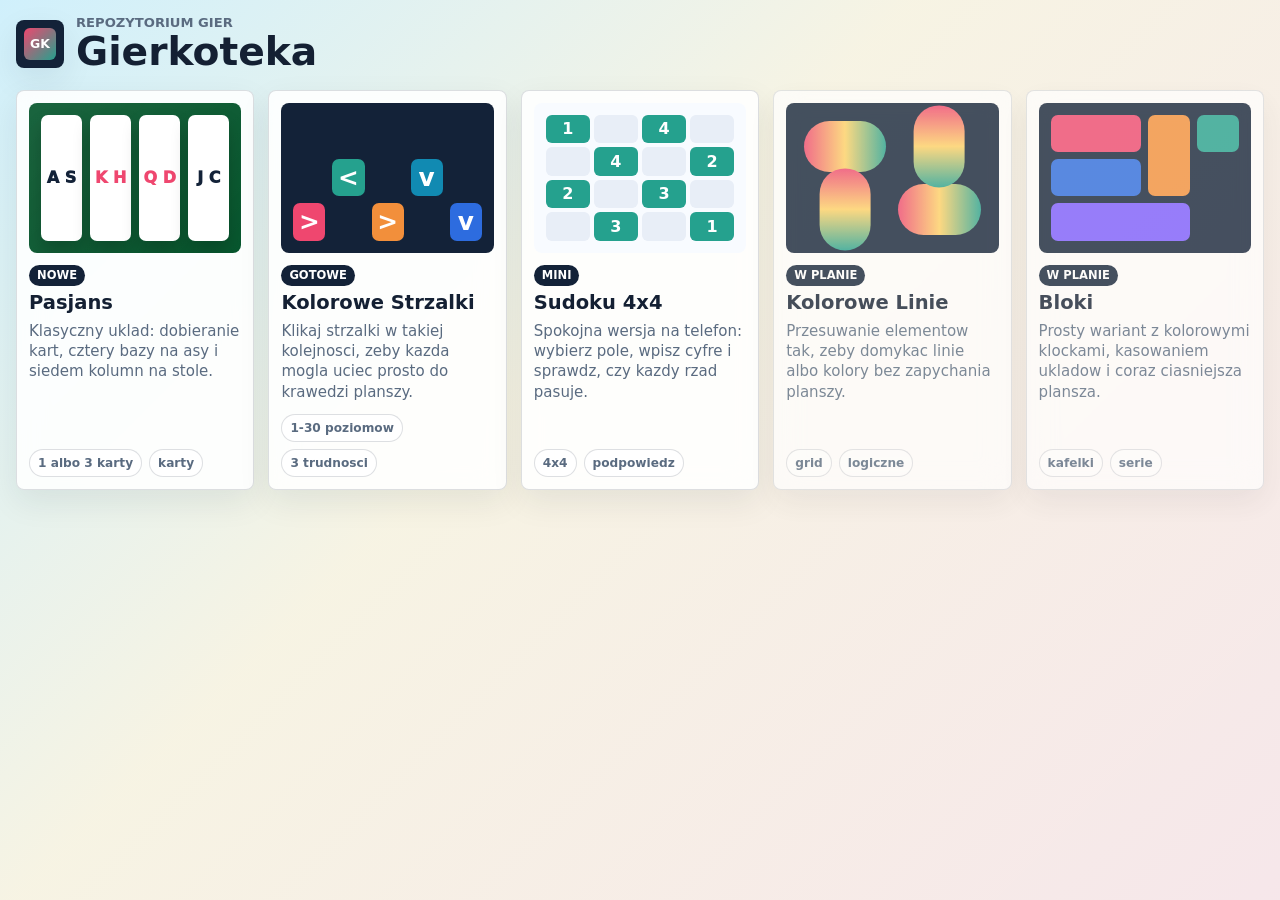
==== gierkoteka/index.html @ 7b063a49 "Add Gierkoteka game collection" ====
<!doctype html>
<html lang="pl">
<head>
    <meta charset="utf-8">
    <meta name="viewport" content="width=device-width, initial-scale=1, viewport-fit=cover">
    <title>Gierkoteka - gry logiczne</title>
    <meta name="description" content="Lista prostych, kolorowych gier logicznych.">
    <meta name="theme-color" content="#132238">
    <link rel="icon" type="image/svg+xml" href="icon.svg">
    <link rel="manifest" href="manifest.json">
    <link rel="stylesheet" href="styles.css">
</head>
<body>
<main class="hub-shell">
    <header class="hub-top">
        <span class="home-link brand-chip" aria-hidden="true">
            <span>GK</span>
        </span>
        <div class="title-group">
            <p>Repozytorium gier</p>
            <h1>Gierkoteka</h1>
        </div>
        <a class="dashboard-link" href="../dashboard.php?panel=library" data-habitat-link hidden>Habitat</a>
    </header>

    <section class="games-grid" aria-label="Gry">
        <a class="game-card is-ready" href="solitaire.html">
            <div class="game-thumb solitaire-thumb" aria-hidden="true">
                <span>A S</span><span>K H</span><span>Q D</span><span>J C</span>
            </div>
            <div class="game-card-body">
                <span class="game-state">Nowe</span>
                <h2>Pasjans</h2>
                <p>Klasyczny uklad: dobieranie kart, cztery bazy na asy i siedem kolumn na stole.</p>
            </div>
            <div class="game-meta">
                <span>1 albo 3 karty</span>
                <span>karty</span>
            </div>
        </a>

        <a class="game-card is-ready" href="arrows.html">
            <div class="game-thumb arrows-thumb" aria-hidden="true">
                <span></span><span></span><span></span><span></span><span></span>
            </div>
            <div class="game-card-body">
                <span class="game-state">Gotowe</span>
                <h2>Kolorowe Strzalki</h2>
                <p>Klikaj strzalki w takiej kolejnosci, zeby kazda mogla uciec prosto do krawedzi planszy.</p>
            </div>
            <div class="game-meta">
                <span>1-30 poziomow</span>
                <span>3 trudnosci</span>
            </div>
        </a>

        <a class="game-card is-ready" href="sudoku.html">
            <div class="game-thumb sudoku-thumb" aria-hidden="true">
                <span>1</span><span></span><span>4</span><span></span>
                <span></span><span>4</span><span></span><span>2</span>
                <span>2</span><span></span><span>3</span><span></span>
                <span></span><span>3</span><span></span><span>1</span>
            </div>
            <div class="game-card-body">
                <span class="game-state">Mini</span>
                <h2>Sudoku 4x4</h2>
                <p>Spokojna wersja na telefon: wybierz pole, wpisz cyfre i sprawdz, czy kazdy rzad pasuje.</p>
            </div>
            <div class="game-meta">
                <span>4x4</span>
                <span>podpowiedz</span>
            </div>
        </a>

        <article class="game-card is-planned">
            <div class="game-thumb lines-thumb" aria-hidden="true">
                <span></span><span></span><span></span><span></span>
            </div>
            <div class="game-card-body">
                <span class="game-state">W planie</span>
                <h2>Kolorowe Linie</h2>
                <p>Przesuwanie elementow tak, zeby domykac linie albo kolory bez zapychania planszy.</p>
            </div>
            <div class="game-meta">
                <span>grid</span>
                <span>logiczne</span>
            </div>
        </article>

        <article class="game-card is-planned">
            <div class="game-thumb blocks-thumb" aria-hidden="true">
                <span></span><span></span><span></span><span></span><span></span>
            </div>
            <div class="game-card-body">
                <span class="game-state">W planie</span>
                <h2>Bloki</h2>
                <p>Prosty wariant z kolorowymi klockami, kasowaniem ukladow i coraz ciasniejsza plansza.</p>
            </div>
            <div class="game-meta">
                <span>kafelki</span>
                <span>serie</span>
            </div>
        </article>
    </section>
</main>
<script src="hub.js" defer></script>
</body>
</html>
---- gierkoteka/styles.css ----
:root {
  color-scheme: light;
  --ink: #142033;
  --muted: #5a6b80;
  --panel: rgba(255, 255, 255, 0.88);
  --panel-strong: #ffffff;
  --line: rgba(20, 32, 51, 0.14);
  --shadow: 0 22px 60px rgba(19, 34, 56, 0.18);
  --radius: 8px;
}

* {
  box-sizing: border-box;
}

[hidden] {
  display: none !important;
}

html {
  min-height: 100%;
}

body {
  min-height: 100%;
  margin: 0;
  overflow-x: hidden;
  color: var(--ink);
  font-family: Inter, ui-sans-serif, system-ui, -apple-system, BlinkMacSystemFont, "Segoe UI", sans-serif;
  letter-spacing: 0;
  background:
    linear-gradient(135deg, rgba(76, 201, 240, 0.22), rgba(255, 209, 102, 0.18) 42%, rgba(255, 107, 107, 0.14)),
    #f5fbff;
}

button,
input {
  font: inherit;
}

button {
  -webkit-tap-highlight-color: transparent;
}

.game-shell {
  min-width: 0;
  min-height: 100dvh;
  display: grid;
  grid-template-rows: auto minmax(0, 1fr);
  gap: 16px;
  padding: max(14px, env(safe-area-inset-top)) max(14px, env(safe-area-inset-right)) max(18px, env(safe-area-inset-bottom)) max(14px, env(safe-area-inset-left));
}

.hub-shell {
  min-height: 100dvh;
  display: grid;
  grid-template-rows: auto minmax(0, 1fr);
  gap: 18px;
  padding: max(16px, env(safe-area-inset-top)) max(16px, env(safe-area-inset-right)) max(20px, env(safe-area-inset-bottom)) max(16px, env(safe-area-inset-left));
}

.game-top {
  min-width: 0;
  display: grid;
  grid-template-columns: 48px minmax(0, 1fr) auto;
  align-items: center;
  gap: 12px;
}

.hub-top {
  min-width: 0;
  display: grid;
  grid-template-columns: 48px minmax(0, 1fr) auto;
  align-items: center;
  gap: 12px;
}

.home-link,
.dashboard-link,
.level-badge,
.meter-row article,
.control-panel,
.mode-tile,
.game-card,
.best-grid article {
  border: 1px solid var(--line);
  background: var(--panel);
  box-shadow: 0 12px 32px rgba(19, 34, 56, 0.08);
  backdrop-filter: blur(14px);
}

.home-link {
  width: 48px;
  height: 48px;
  display: grid;
  place-items: center;
  border-radius: var(--radius);
  color: #ffffff;
  text-decoration: none;
  background: #132238;
}

.home-link span {
  width: 32px;
  height: 32px;
  display: grid;
  place-items: center;
  border-radius: 6px;
  background: linear-gradient(135deg, #ef476f, #25a18e);
  font-weight: 900;
  font-size: 0.78rem;
}

.dashboard-link {
  min-height: 42px;
  display: grid;
  place-items: center;
  padding: 0 14px;
  border-radius: var(--radius);
  color: var(--ink);
  text-decoration: none;
  font-size: 0.84rem;
  font-weight: 900;
}

.title-group {
  min-width: 0;
}

.title-group p,
.level-badge span,
.meter-row span,
.best-grid span,
.mode-tile span,
.level-control span {
  margin: 0;
  color: var(--muted);
  font-size: clamp(0.72rem, 2.4vw, 0.82rem);
  font-weight: 800;
  line-height: 1.1;
  text-transform: uppercase;
}

.title-group h1 {
  margin: 2px 0 0;
  font-size: clamp(1.42rem, 6vw, 2.45rem);
  line-height: 1;
  letter-spacing: 0;
  overflow-wrap: anywhere;
}

.level-badge {
  min-width: 0;
  width: 78px;
  padding: 9px 12px;
  border-radius: var(--radius);
  text-align: center;
}

.level-badge strong {
  display: block;
  font-size: 1.35rem;
  line-height: 1;
}

.games-grid {
  display: grid;
  grid-template-columns: repeat(auto-fit, minmax(238px, 1fr));
  gap: 14px;
  align-content: start;
}

.game-card {
  min-width: 0;
  min-height: 322px;
  display: grid;
  grid-template-rows: 150px auto auto;
  gap: 12px;
  padding: 12px;
  border-radius: var(--radius);
  color: var(--ink);
  text-decoration: none;
  transition: transform 160ms ease, box-shadow 160ms ease, opacity 160ms ease;
}

.game-card[href]:hover,
.game-card[href]:focus-visible {
  transform: translateY(-2px);
  box-shadow: 0 18px 42px rgba(19, 34, 56, 0.14);
}

.game-card:focus-visible {
  outline: 3px solid #25a18e;
  outline-offset: 2px;
}

.game-card.is-planned {
  opacity: 0.78;
}

.game-thumb {
  min-width: 0;
  min-height: 0;
  position: relative;
  display: grid;
  overflow: hidden;
  border-radius: var(--radius);
  background: #132238;
}

.game-card-body {
  min-width: 0;
  display: grid;
  align-content: start;
  gap: 7px;
}

.game-state {
  width: fit-content;
  padding: 5px 8px;
  border-radius: 999px;
  color: #ffffff;
  background: #132238;
  font-size: 0.72rem;
  font-weight: 900;
  line-height: 1;
  text-transform: uppercase;
}

.game-card h2 {
  margin: 0;
  font-size: 1.22rem;
  line-height: 1.05;
}

.game-card p {
  margin: 0;
  color: var(--muted);
  font-size: 0.94rem;
  line-height: 1.35;
}

.game-meta {
  display: flex;
  flex-wrap: wrap;
  gap: 7px;
  align-self: end;
}

.game-meta span {
  padding: 6px 8px;
  border: 1px solid var(--line);
  border-radius: 999px;
  color: var(--muted);
  background: rgba(255, 255, 255, 0.72);
  font-size: 0.76rem;
  font-weight: 850;
}

.arrows-thumb {
  grid-template-columns: repeat(5, 1fr);
  grid-template-rows: repeat(3, 1fr);
  gap: 7px;
  padding: 12px;
}

.arrows-thumb span {
  border-radius: 7px;
  background: rgba(255, 255, 255, 0.1);
}

.arrows-thumb span:nth-child(1) {
  grid-column: 1;
  grid-row: 3;
  background: #ef476f;
}

.arrows-thumb span:nth-child(2) {
  grid-column: 2;
  grid-row: 2;
  background: #25a18e;
}

.arrows-thumb span:nth-child(3) {
  grid-column: 3;
  grid-row: 3;
  background: #f28f3b;
}

.arrows-thumb span:nth-child(4) {
  grid-column: 4;
  grid-row: 2;
  background: #118ab2;
}

.arrows-thumb span:nth-child(5) {
  grid-column: 5;
  grid-row: 3;
  background: #2d6cdf;
}

.arrows-thumb span::after {
  content: ">";
  height: 100%;
  display: grid;
  place-items: center;
  color: #ffffff;
  font-size: clamp(1rem, 4vw, 1.55rem);
  font-weight: 900;
}

.arrows-thumb span:nth-child(2)::after {
  content: "<";
}

.arrows-thumb span:nth-child(4)::after,
.arrows-thumb span:nth-child(5)::after {
  content: "v";
}

.sudoku-thumb {
  grid-template-columns: repeat(4, 1fr);
  grid-template-rows: repeat(4, 1fr);
  gap: 4px;
  padding: 12px;
  background: #f8fbff;
}

.sudoku-thumb span {
  display: grid;
  place-items: center;
  border-radius: 6px;
  color: #132238;
  background: #e8eef7;
  font-weight: 900;
}

.sudoku-thumb span:not(:empty) {
  color: #ffffff;
  background: #25a18e;
}

.lines-thumb {
  grid-template-columns: repeat(2, 1fr);
  grid-template-rows: repeat(2, 1fr);
  gap: 12px;
  padding: 18px;
  background: #122138;
}

.lines-thumb span {
  border-radius: 999px;
  background: linear-gradient(90deg, #ef476f, #ffd166, #25a18e);
}

.lines-thumb span:nth-child(2),
.lines-thumb span:nth-child(3) {
  transform: rotate(90deg);
}

.blocks-thumb {
  grid-template-columns: repeat(4, 1fr);
  grid-template-rows: repeat(3, 1fr);
  gap: 7px;
  padding: 12px;
}

.blocks-thumb span {
  border-radius: 7px;
}

.blocks-thumb span:nth-child(1) {
  grid-column: span 2;
  background: #ef476f;
}

.blocks-thumb span:nth-child(2) {
  grid-row: span 2;
  background: #f28f3b;
}

.blocks-thumb span:nth-child(3) {
  background: #25a18e;
}

.blocks-thumb span:nth-child(4) {
  grid-column: span 2;
  background: #2d6cdf;
}

.blocks-thumb span:nth-child(5) {
  grid-column: span 3;
  background: #7c5cff;
}

.solitaire-thumb {
  grid-template-columns: repeat(4, 1fr);
  gap: 8px;
  padding: 12px;
  background:
    linear-gradient(135deg, rgba(255, 255, 255, 0.08), transparent),
    #07572e;
}

.solitaire-thumb span {
  display: grid;
  place-items: center;
  border-radius: 7px;
  color: #132238;
  background: #ffffff;
  font-weight: 950;
  box-shadow: 0 10px 18px rgba(0, 0, 0, 0.18);
}

.solitaire-thumb span:nth-child(2),
.solitaire-thumb span:nth-child(3) {
  color: #ef476f;
}

.play-layout {
  min-width: 0;
  width: 100%;
  max-width: 100%;
  min-height: 0;
  display: grid;
  grid-template-columns: minmax(0, 1fr) minmax(260px, 330px);
  gap: 16px;
  align-items: stretch;
}

.board-zone {
  min-width: 0;
  width: 100%;
  max-width: 100%;
  min-height: 0;
  display: grid;
  grid-template-rows: auto minmax(0, 1fr) auto;
  gap: 12px;
}

.meter-row {
  min-width: 0;
  display: grid;
  grid-template-columns: repeat(3, minmax(0, 1fr));
  gap: 10px;
}

.meter-row article {
  min-width: 0;
  min-height: 62px;
  display: grid;
  align-content: center;
  gap: 4px;
  padding: 10px 12px;
  border-radius: var(--radius);
}

.meter-row strong,
.best-grid strong {
  font-size: clamp(1.25rem, 4vw, 1.8rem);
  line-height: 1;
}

.board-wrap {
  width: 100%;
  max-width: 100%;
  min-height: 0;
  display: grid;
  place-items: center;
}

.game-board {
  --size: 6;
  width: min(100%, calc(100vw - 28px), 650px, calc(100dvh - 190px));
  aspect-ratio: 1;
  display: grid;
  grid-template-columns: repeat(var(--size), minmax(0, 1fr));
  grid-template-rows: repeat(var(--size), minmax(0, 1fr));
  gap: clamp(5px, 1.4vw, 9px);
  padding: clamp(6px, 1.6vw, 10px);
  overflow: hidden;
  border: 1px solid rgba(255, 255, 255, 0.24);
  border-radius: var(--radius);
  background:
    linear-gradient(135deg, rgba(19, 34, 56, 0.96), rgba(39, 48, 77, 0.96)),
    #132238;
  box-shadow: var(--shadow);
}

.cell {
  min-width: 0;
  min-height: 0;
  display: grid;
  place-items: center;
  padding: 0;
  border: 0;
  border-radius: 6px;
  color: #ffffff;
  background: rgba(255, 255, 255, 0.08);
  overflow: visible;
  touch-action: manipulation;
}

.cell[disabled] {
  cursor: default;
}

.cell.has-piece {
  cursor: pointer;
}

.cell.has-piece:focus-visible {
  outline: 3px solid #ffd166;
  outline-offset: 2px;
}

.piece-core {
  width: 82%;
  height: 82%;
  display: grid;
  place-items: center;
  border-radius: 7px;
  color: #ffffff;
  background:
    linear-gradient(145deg, rgba(255, 255, 255, 0.24), rgba(255, 255, 255, 0)),
    var(--piece);
  box-shadow:
    inset 0 -8px 18px rgba(0, 0, 0, 0.16),
    0 10px 20px rgba(0, 0, 0, 0.2);
  transition: transform 230ms ease, opacity 230ms ease, filter 160ms ease;
}

.arrow-shape {
  position: relative;
  width: 54%;
  height: 54%;
  transform: rotate(var(--angle));
}

.arrow-shape::before,
.arrow-shape::after {
  content: "";
  position: absolute;
  display: block;
}

.arrow-shape::before {
  left: 10%;
  top: 42%;
  width: 72%;
  height: 16%;
  border-radius: 999px;
  background: currentColor;
}

.arrow-shape::after {
  right: 5%;
  top: 21%;
  width: 36%;
  height: 36%;
  border-top: clamp(4px, 1.1vw, 7px) solid currentColor;
  border-right: clamp(4px, 1.1vw, 7px) solid currentColor;
  transform: rotate(45deg);
}

.dir-right {
  --angle: 0deg;
}

.dir-down {
  --angle: 90deg;
}

.dir-left {
  --angle: 180deg;
}

.dir-up {
  --angle: -90deg;
}

.color-0 {
  --piece: #ef476f;
}

.color-1 {
  --piece: #118ab2;
}

.color-2 {
  --piece: #25a18e;
}

.color-3 {
  --piece: #f28f3b;
}

.color-4 {
  --piece: #7c5cff;
}

.color-5 {
  --piece: #2d6cdf;
}

.cell.is-hint .piece-core {
  filter: saturate(1.25);
  animation: hintPulse 900ms ease-in-out infinite;
}

.cell.is-flying .piece-core {
  opacity: 0;
}

.cell.is-flying.dir-right .piece-core {
  transform: translateX(120vw) scale(0.72) rotate(10deg);
}

.cell.is-flying.dir-left .piece-core {
  transform: translateX(-120vw) scale(0.72) rotate(-10deg);
}

.cell.is-flying.dir-up .piece-core {
  transform: translateY(-120vh) scale(0.72) rotate(-10deg);
}

.cell.is-flying.dir-down .piece-core {
  transform: translateY(120vh) scale(0.72) rotate(10deg);
}

.cell.is-blocked .piece-core {
  animation: blockedShake 220ms ease-in-out;
}

.status-line {
  min-height: 24px;
  margin: 0;
  color: var(--muted);
  font-weight: 750;
  text-align: center;
}

.control-panel {
  min-width: 0;
  display: grid;
  align-content: start;
  gap: 14px;
  padding: 14px;
  border-radius: var(--radius);
}

.action-row {
  display: grid;
  grid-template-columns: repeat(4, minmax(0, 1fr));
  gap: 8px;
}

.icon-button {
  min-width: 0;
  min-height: 48px;
  border: 1px solid var(--line);
  border-radius: var(--radius);
  color: var(--ink);
  background: #ffffff;
  font-size: 1.35rem;
  font-weight: 900;
  cursor: pointer;
}

.icon-button.accent {
  color: #ffffff;
  border-color: transparent;
  background: #132238;
}

.icon-button:active,
.segmented button:active,
.mode-tile:active {
  transform: translateY(1px);
}

.level-control {
  display: grid;
  gap: 8px;
}

.level-control input {
  width: 100%;
  accent-color: #25a18e;
}

.segmented {
  min-width: 0;
  display: grid;
  grid-template-columns: repeat(3, minmax(0, 1fr));
  gap: 6px;
  padding: 5px;
  border-radius: var(--radius);
  background: rgba(20, 32, 51, 0.08);
}

.segmented button {
  min-width: 0;
  min-height: 40px;
  padding: 6px;
  border: 0;
  border-radius: 6px;
  color: var(--muted);
  background: transparent;
  font-size: clamp(0.76rem, 2.4vw, 0.88rem);
  font-weight: 850;
  cursor: pointer;
}

.segmented button.is-active {
  color: var(--ink);
  background: #ffffff;
  box-shadow: 0 8px 18px rgba(19, 34, 56, 0.1);
}

.mode-grid {
  min-width: 0;
  display: grid;
  grid-template-columns: repeat(3, minmax(0, 1fr));
  gap: 8px;
}

.mode-tile {
  min-width: 0;
  min-height: 78px;
  display: grid;
  align-content: center;
  gap: 6px;
  padding: 10px;
  border-radius: var(--radius);
  color: var(--ink);
  text-decoration: none;
  text-align: left;
  cursor: pointer;
}

.mode-tile strong {
  line-height: 1;
}

.mode-tile.is-active {
  color: #ffffff;
  background:
    linear-gradient(145deg, rgba(255, 255, 255, 0.16), rgba(255, 255, 255, 0)),
    #25a18e;
}

.mode-tile.is-active span {
  color: rgba(255, 255, 255, 0.8);
}

.mode-tile:disabled {
  cursor: default;
  opacity: 0.62;
}

.best-grid {
  min-width: 0;
  display: grid;
  grid-template-columns: repeat(2, minmax(0, 1fr));
  gap: 8px;
}

.best-grid article {
  min-width: 0;
  min-height: 72px;
  display: grid;
  align-content: center;
  gap: 5px;
  padding: 10px;
  border-radius: var(--radius);
}

.sudoku-shell {
  min-height: 100dvh;
  display: grid;
  grid-template-rows: auto minmax(0, 1fr);
  gap: 16px;
  padding: max(14px, env(safe-area-inset-top)) max(14px, env(safe-area-inset-right)) max(18px, env(safe-area-inset-bottom)) max(14px, env(safe-area-inset-left));
}

.sudoku-layout {
  min-width: 0;
  display: grid;
  grid-template-columns: minmax(0, 1fr) minmax(260px, 330px);
  gap: 16px;
  align-items: start;
}

.sudoku-zone {
  min-width: 0;
  display: grid;
  gap: 12px;
  justify-items: center;
}

.sudoku-board {
  width: min(100%, 540px, calc(100dvh - 190px));
  aspect-ratio: 1;
  display: grid;
  grid-template-columns: repeat(4, minmax(0, 1fr));
  grid-template-rows: repeat(4, minmax(0, 1fr));
  gap: 7px;
  padding: 9px;
  border-radius: var(--radius);
  background: #132238;
  box-shadow: var(--shadow);
}

.sudoku-cell {
  min-width: 0;
  min-height: 0;
  border: 0;
  border-radius: 7px;
  color: #132238;
  background: #ffffff;
  font-size: clamp(1.6rem, 8vw, 3rem);
  font-weight: 950;
  cursor: pointer;
}

.sudoku-cell.is-given {
  color: #ffffff;
  background: #25a18e;
}

.sudoku-cell.is-peer:not(.is-selected):not(.is-given) {
  background: #e7f3ff;
}

.sudoku-cell.is-selected {
  outline: 4px solid #ffd166;
  outline-offset: -4px;
}

.sudoku-cell.is-error:not(.is-given) {
  color: #ffffff;
  background: #ef476f;
}

.sudoku-pad {
  display: grid;
  grid-template-columns: repeat(4, minmax(0, 1fr));
  gap: 8px;
}

.sudoku-pad button {
  min-width: 0;
  min-height: 58px;
  border: 0;
  border-radius: var(--radius);
  color: #ffffff;
  background: #132238;
  font-size: 1.4rem;
  font-weight: 950;
  cursor: pointer;
}

.solitaire-shell {
  min-height: 100dvh;
  display: grid;
  grid-template-rows: auto minmax(0, 1fr);
  gap: 16px;
  padding: max(14px, env(safe-area-inset-top)) max(14px, env(safe-area-inset-right)) max(18px, env(safe-area-inset-bottom)) max(14px, env(safe-area-inset-left));
}

.solitaire-menu {
  min-height: min(620px, calc(100dvh - 100px));
  display: grid;
  align-content: center;
  gap: 28px;
  padding: clamp(18px, 5vw, 46px);
  border-radius: var(--radius);
  color: #ffffff;
  background:
    linear-gradient(180deg, rgba(255, 255, 255, 0.08), rgba(0, 0, 0, 0.18)),
    repeating-linear-gradient(45deg, rgba(255, 255, 255, 0.03) 0 2px, transparent 2px 8px),
    #07572e;
  box-shadow: var(--shadow);
}

.solitaire-menu h2 {
  margin: 0;
  color: #ffffff;
  font-size: clamp(2rem, 7vw, 3.6rem);
  line-height: 1;
  text-align: center;
  text-transform: uppercase;
  text-shadow: 0 4px 0 rgba(0, 0, 0, 0.28);
}

.solitaire-mode-grid {
  display: grid;
  grid-template-columns: repeat(3, minmax(0, 1fr));
  gap: clamp(12px, 4vw, 44px);
  width: min(100%, 860px);
  margin: 0 auto;
}

.solitaire-mode-grid button {
  min-width: 0;
  min-height: 174px;
  display: grid;
  align-content: start;
  gap: 8px;
  padding: 0 0 16px;
  overflow: hidden;
  border: 2px solid rgba(255, 255, 255, 0.38);
  border-radius: var(--radius);
  color: #ffffff;
  background:
    linear-gradient(180deg, rgba(255, 255, 255, 0.16), rgba(0, 0, 0, 0.26)),
    #113a2b;
  box-shadow: inset 0 0 0 2px rgba(0, 0, 0, 0.28), 0 18px 32px rgba(0, 0, 0, 0.24);
  cursor: pointer;
}

.solitaire-mode-grid strong {
  display: block;
  padding: 7px 8px;
  color: #ffffff;
  background: rgba(255, 255, 255, 0.12);
  font-size: clamp(1.1rem, 3vw, 1.7rem);
  line-height: 1;
  text-transform: uppercase;
  text-shadow: 0 2px 0 rgba(0, 0, 0, 0.35);
}

.solitaire-mode-grid span {
  color: #34ffb1;
  font-size: clamp(0.9rem, 2.6vw, 1.35rem);
  font-weight: 950;
  line-height: 1;
  text-transform: uppercase;
}

.solitaire-mode-grid em {
  min-height: 74px;
  display: grid;
  place-items: center;
  padding: 0 10px;
  color: #ffffff;
  font-size: clamp(1.45rem, 4vw, 2.5rem);
  font-style: normal;
  font-weight: 950;
  letter-spacing: 0;
}

.solitaire-game {
  min-width: 0;
  display: grid;
  grid-template-rows: auto minmax(0, 1fr) auto;
  gap: 12px;
}

.solitaire-toolbar {
  display: grid;
  grid-template-columns: repeat(3, minmax(90px, 1fr)) 58px;
  gap: 10px;
}

.solitaire-toolbar article,
.stock-button {
  min-height: 58px;
  display: grid;
  align-content: center;
  gap: 4px;
  padding: 10px 12px;
  border: 1px solid var(--line);
  border-radius: var(--radius);
  color: var(--ink);
  background: var(--panel);
  box-shadow: 0 12px 32px rgba(19, 34, 56, 0.08);
}

.solitaire-toolbar span,
.stock-button span {
  color: var(--muted);
  font-size: 0.72rem;
  font-weight: 900;
  line-height: 1;
  text-transform: uppercase;
}

.solitaire-toolbar strong,
.stock-button strong {
  font-size: 1.35rem;
  line-height: 1;
}

.stock-button {
  border: 0;
  cursor: pointer;
}

.klondike-top {
  display: grid;
  grid-template-columns: minmax(150px, 0.45fr) minmax(0, 1fr);
  gap: 12px;
  align-items: start;
}

.deal-row,
.foundation-row {
  display: grid;
  grid-template-columns: repeat(2, minmax(64px, 90px));
  gap: 10px;
}

.foundation-row {
  grid-template-columns: repeat(4, minmax(64px, 90px));
  justify-content: end;
}

.card-slot {
  min-width: 0;
  width: 100%;
  aspect-ratio: 0.68;
  display: grid;
  place-items: center;
  padding: 0;
  border: 0;
  border-radius: 9px;
  background: rgba(255, 255, 255, 0.14);
  box-shadow: inset 0 0 0 2px rgba(255, 255, 255, 0.16);
  cursor: pointer;
}

.empty-slot {
  width: calc(100% - 10px);
  height: calc(100% - 10px);
  display: grid;
  place-items: center;
  border: 2px dashed rgba(255, 255, 255, 0.34);
  border-radius: 8px;
  color: rgba(255, 255, 255, 0.72);
  font-size: clamp(1.4rem, 5vw, 2.6rem);
  font-weight: 950;
}

.empty-slot.is-red {
  color: rgba(239, 71, 111, 0.86);
}

.empty-slot.is-black {
  color: rgba(19, 34, 56, 0.72);
}

.solitaire-board {
  min-width: 0;
  display: grid;
  grid-template-columns: repeat(7, minmax(78px, 1fr));
  gap: 8px;
  min-height: min(590px, calc(100dvh - 300px));
  overflow-x: auto;
  padding: 10px;
  border-radius: var(--radius);
  background:
    linear-gradient(180deg, rgba(255, 255, 255, 0.07), rgba(0, 0, 0, 0.18)),
    #07572e;
  box-shadow: var(--shadow);
}

.solitaire-column {
  position: relative;
  min-width: 78px;
  min-height: 560px;
  border-radius: var(--radius);
  background: rgba(255, 255, 255, 0.08);
}

.playing-card {
  --stack: 0;
  position: absolute;
  top: calc(var(--stack) * 28px);
  left: 0;
  width: 100%;
  height: 96px;
  display: block;
  padding: 0;
  border: 1px solid rgba(226, 232, 240, 0.78);
  border-radius: 9px;
  color: #132238;
  background:
    linear-gradient(145deg, #ffffff, #f3f7fb);
  box-shadow: 0 8px 18px rgba(0, 0, 0, 0.18);
  cursor: pointer;
  overflow: hidden;
}

.playing-card.is-pile {
  position: relative;
  top: auto;
  left: auto;
  width: 100%;
  height: 100%;
  box-shadow: 0 8px 18px rgba(0, 0, 0, 0.16);
}

.card-corner {
  position: absolute;
  display: grid;
  justify-items: center;
  gap: 1px;
  font-weight: 950;
  line-height: 1;
}

.card-corner.top {
  top: 6px;
  left: 7px;
}

.card-corner.bottom {
  right: 7px;
  bottom: 6px;
  transform: rotate(180deg);
}

.card-corner strong {
  font-size: 0.9rem;
}

.card-corner span {
  font-size: 0.92rem;
}

.card-center {
  position: absolute;
  inset: 0;
  display: grid;
  place-items: center;
  font-size: clamp(1.5rem, 5vw, 2.5rem);
  font-weight: 950;
}

.is-red {
  color: #dc2626;
}

.is-black {
  color: #111827;
}

.playing-card.is-red {
  color: #dc2626;
}

.playing-card.is-down {
  background:
    linear-gradient(135deg, rgba(255, 255, 255, 0.12), transparent),
    repeating-linear-gradient(45deg, rgba(255, 255, 255, 0.18) 0 2px, transparent 2px 8px),
    #132238;
}

.card-back-mark {
  position: absolute;
  inset: 9px;
  border: 1px solid rgba(255, 255, 255, 0.22);
  border-radius: 5px;
}

.playing-card.is-selected {
  outline: 3px solid #ffd166;
  outline-offset: -3px;
}

.waste-slot.is-selected .playing-card,
.foundation-slot:focus-visible,
.stock-slot:focus-visible,
.waste-slot:focus-visible {
  outline: 3px solid #ffd166;
  outline-offset: 2px;
}

@keyframes blockedShake {
  0%,
  100% {
    transform: translateX(0);
  }
  25% {
    transform: translateX(-5px);
  }
  50% {
    transform: translateX(5px);
  }
  75% {
    transform: translateX(-3px);
  }
}

@keyframes hintPulse {
  0%,
  100% {
    transform: scale(1);
  }
  50% {
    transform: scale(1.08);
  }
}

@media (max-width: 920px) {
  .game-shell {
    gap: 12px;
  }

  .games-grid {
    grid-template-columns: repeat(2, minmax(0, 1fr));
  }

  .play-layout {
    grid-template-columns: 1fr;
  }

  .sudoku-layout {
    grid-template-columns: 1fr;
  }

  .solitaire-mode-grid {
    gap: 12px;
  }

  .control-panel {
    grid-template-columns: minmax(0, 0.9fr) minmax(0, 1.1fr);
    align-items: start;
  }

  .action-row,
  .level-control,
  .best-grid {
    grid-column: 1;
  }

  .segmented,
  .mode-grid {
    grid-column: 2;
  }

  .sudoku-panel {
    grid-template-columns: 1fr;
  }

  .sudoku-panel .sudoku-pad,
  .sudoku-panel .action-row,
  .sudoku-panel .best-grid {
    grid-column: auto;
  }
}

@media (max-width: 640px) {
  .hub-shell,
  .game-shell {
    width: 100vw;
    max-width: 100vw;
    padding: max(10px, env(safe-area-inset-top)) max(10px, env(safe-area-inset-right)) max(12px, env(safe-area-inset-bottom)) max(10px, env(safe-area-inset-left));
  }

  .sudoku-shell,
  .solitaire-shell {
    width: 100vw;
    max-width: 100vw;
    padding: max(10px, env(safe-area-inset-top)) max(10px, env(safe-area-inset-right)) max(12px, env(safe-area-inset-bottom)) max(10px, env(safe-area-inset-left));
  }

  .hub-top,
  .game-top {
    width: min(calc(100vw - 20px), 370px);
    max-width: min(calc(100vw - 20px), 370px);
    grid-template-columns: 42px minmax(0, 1fr) 66px;
    gap: 9px;
  }

  .dashboard-link {
    min-height: 38px;
    padding: 0 8px;
    font-size: 0.72rem;
  }

  .games-grid {
    width: min(calc(100vw - 20px), 370px);
    max-width: min(calc(100vw - 20px), 370px);
    grid-template-columns: 1fr;
    gap: 10px;
  }

  .game-card {
    min-height: 0;
    grid-template-columns: 112px minmax(0, 1fr);
    grid-template-rows: auto auto;
    gap: 10px;
    padding: 10px;
  }

  .game-thumb {
    height: 112px;
    grid-row: span 2;
  }

  .game-card h2 {
    font-size: 1rem;
  }

  .game-card p {
    font-size: 0.82rem;
  }

  .game-meta {
    align-self: start;
  }

  .game-meta span {
    padding: 5px 7px;
    font-size: 0.68rem;
  }

  .home-link {
    width: 42px;
    height: 42px;
  }

  .home-link span {
    width: 28px;
    height: 28px;
  }

  .title-group h1 {
    font-size: clamp(1.24rem, 5.4vw, 1.52rem);
  }

  .title-group p,
  .level-badge span,
  .meter-row span,
  .best-grid span,
  .mode-tile span,
  .level-control span {
    font-size: 0.68rem;
  }

  .meter-row strong,
  .best-grid strong {
    font-size: 1.18rem;
  }

  .segmented button {
    font-size: 0.72rem;
  }

  .icon-button {
    min-height: 44px;
  }

  .mode-tile strong {
    font-size: 0.86rem;
  }

  .level-badge {
    width: 66px;
    min-width: 0;
    padding: 7px 8px;
  }

  .meter-row {
    gap: 7px;
  }

  .meter-row article {
    min-height: 52px;
    padding: 8px;
  }

  .game-board {
    width: min(calc(100vw - 20px), calc(100dvh - 246px));
    gap: 5px;
  }

  .play-layout,
  .board-zone,
  .board-wrap,
  .sudoku-layout,
  .sudoku-zone,
  .solitaire-menu,
  .solitaire-game,
  .control-panel {
    width: min(calc(100vw - 20px), 370px);
    max-width: min(calc(100vw - 20px), 370px);
  }

  .solitaire-menu {
    min-height: calc(100dvh - 88px);
    gap: 18px;
    padding: 14px;
  }

  .solitaire-menu h2 {
    font-size: clamp(1.65rem, 8vw, 2.4rem);
  }

  .solitaire-mode-grid {
    grid-template-columns: 1fr;
    gap: 10px;
  }

  .solitaire-mode-grid button {
    min-height: 118px;
    grid-template-columns: minmax(0, 1fr) minmax(88px, 0.6fr);
    grid-template-rows: auto auto;
    align-content: center;
    padding: 0;
  }

  .solitaire-mode-grid strong {
    grid-column: 1;
    padding: 12px 12px 0;
    background: transparent;
    font-size: 1.2rem;
  }

  .solitaire-mode-grid span {
    grid-column: 1;
    padding: 0 12px 12px;
    font-size: 1rem;
  }

  .solitaire-mode-grid em {
    grid-column: 2;
    grid-row: 1 / span 2;
    min-height: 118px;
    font-size: 1.7rem;
  }

  .solitaire-toolbar {
    grid-template-columns: repeat(2, minmax(0, 1fr)) minmax(94px, 1fr) 52px;
    gap: 7px;
  }

  .solitaire-toolbar article,
  .stock-button {
    min-height: 52px;
    padding: 8px;
  }

  .solitaire-toolbar strong,
  .stock-button strong {
    font-size: 1.05rem;
  }

  .klondike-top {
    grid-template-columns: 1fr;
    gap: 8px;
  }

  .deal-row,
  .foundation-row {
    grid-template-columns: repeat(4, minmax(0, 1fr));
    justify-content: stretch;
    gap: 7px;
  }

  .deal-row {
    grid-template-columns: repeat(2, minmax(0, 1fr)) repeat(2, minmax(0, 1fr));
  }

  .deal-row .card-slot {
    grid-column: span 1;
  }

  .solitaire-board {
    grid-template-columns: repeat(7, minmax(64px, 1fr));
    min-height: min(520px, calc(100dvh - 292px));
    gap: 6px;
    padding: 7px;
  }

  .solitaire-column {
    min-width: 64px;
    min-height: 500px;
  }

  .playing-card {
    top: calc(var(--stack) * 24px);
    height: 80px;
    padding: 0;
  }

  .card-corner strong {
    font-size: 0.82rem;
  }

  .card-corner span {
    font-size: 0.82rem;
  }

  .card-center {
    font-size: 1.55rem;
  }

  .sudoku-board {
    width: min(100%, calc(100dvh - 226px));
    gap: 5px;
    padding: 6px;
  }

  .sudoku-cell {
    font-size: clamp(1.6rem, 10vw, 2.4rem);
  }

  .sudoku-pad button {
    min-height: 48px;
  }

  .control-panel {
    grid-template-columns: 1fr;
    gap: 10px;
    padding: 10px;
  }

  .action-row,
  .level-control,
  .best-grid,
  .segmented,
  .mode-grid {
    grid-column: auto;
  }

  .mode-grid {
    grid-template-columns: repeat(3, minmax(0, 1fr));
  }

  .mode-tile {
    min-height: 58px;
    padding: 8px;
  }
}

@media (prefers-reduced-motion: reduce) {
  *,
  *::before,
  *::after {
    animation-duration: 1ms !important;
    scroll-behavior: auto !important;
    transition-duration: 1ms !important;
  }
}
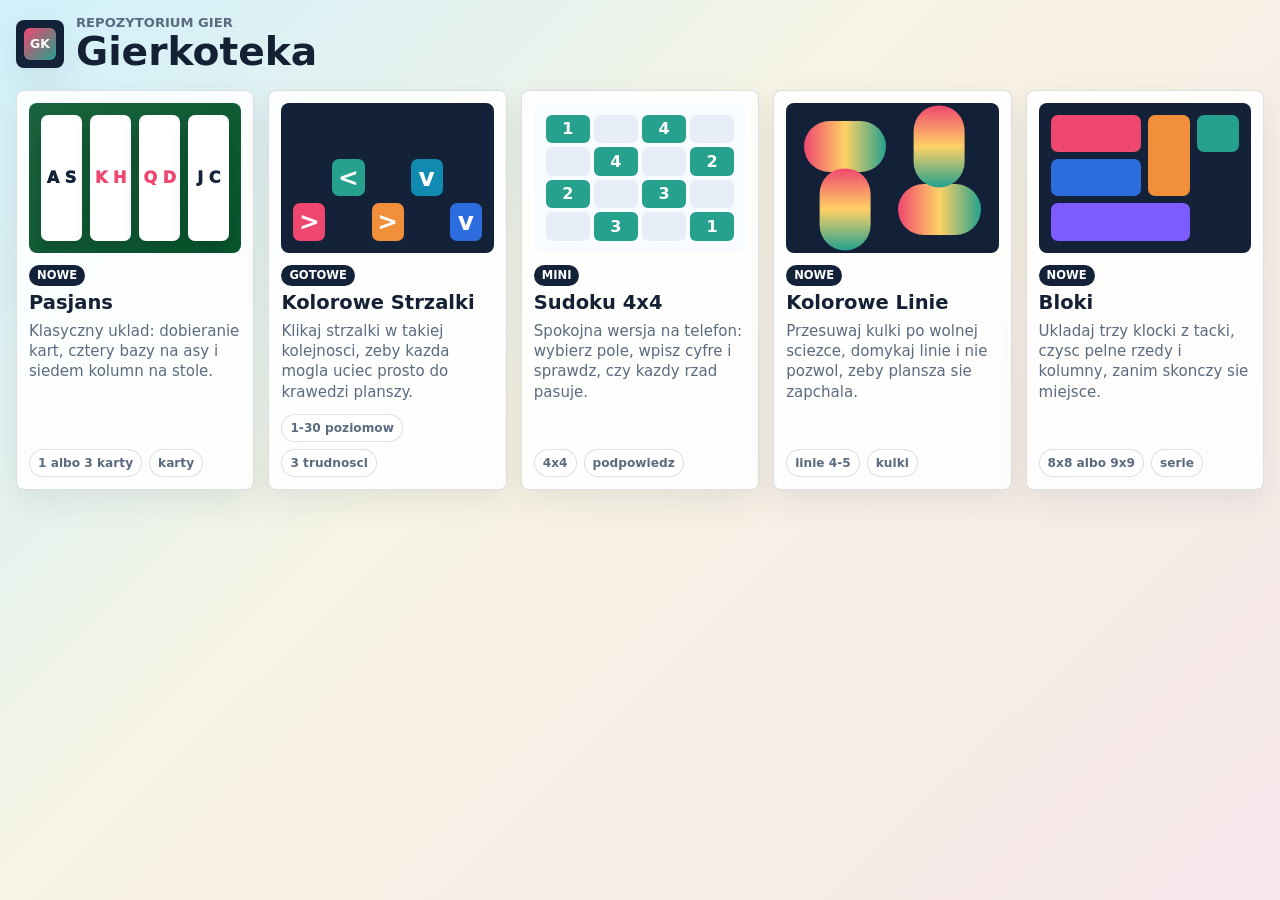
==== commit 22491ee4: "Add lines and blocks games" ====
--- a/gierkoteka/index.html
+++ b/gierkoteka/index.html
@@ -72,35 +72,35 @@
             </div>
         </a>
 
-        <article class="game-card is-planned">
+        <a class="game-card is-ready" href="lines.html">
             <div class="game-thumb lines-thumb" aria-hidden="true">
                 <span></span><span></span><span></span><span></span>
             </div>
             <div class="game-card-body">
-                <span class="game-state">W planie</span>
+                <span class="game-state">Nowe</span>
                 <h2>Kolorowe Linie</h2>
-                <p>Przesuwanie elementow tak, zeby domykac linie albo kolory bez zapychania planszy.</p>
+                <p>Przesuwaj kulki po wolnej sciezce, domykaj linie i nie pozwol, zeby plansza sie zapchala.</p>
             </div>
             <div class="game-meta">
-                <span>grid</span>
-                <span>logiczne</span>
+                <span>linie 4-5</span>
+                <span>kulki</span>
             </div>
-        </article>
+        </a>
 
-        <article class="game-card is-planned">
+        <a class="game-card is-ready" href="blocks.html">
             <div class="game-thumb blocks-thumb" aria-hidden="true">
                 <span></span><span></span><span></span><span></span><span></span>
             </div>
             <div class="game-card-body">
-                <span class="game-state">W planie</span>
+                <span class="game-state">Nowe</span>
                 <h2>Bloki</h2>
-                <p>Prosty wariant z kolorowymi klockami, kasowaniem ukladow i coraz ciasniejsza plansza.</p>
+                <p>Ukladaj trzy klocki z tacki, czysc pelne rzedy i kolumny, zanim skonczy sie miejsce.</p>
             </div>
             <div class="game-meta">
-                <span>kafelki</span>
+                <span>8x8 albo 9x9</span>
                 <span>serie</span>
             </div>
-        </article>
+        </a>
     </section>
 </main>
 <script src="hub.js" defer></script>
--- a/gierkoteka/styles.css
+++ b/gierkoteka/styles.css
@@ -859,6 +859,198 @@
   font-size: 1.4rem;
   font-weight: 950;
   cursor: pointer;
+}
+
+.next-panel {
+  min-width: 0;
+  display: grid;
+  gap: 9px;
+}
+
+.next-panel > span {
+  color: var(--muted);
+  font-size: 0.72rem;
+  font-weight: 900;
+  line-height: 1;
+  text-transform: uppercase;
+}
+
+.next-row {
+  min-height: 54px;
+  display: flex;
+  align-items: center;
+  gap: 9px;
+  padding: 8px;
+  border-radius: var(--radius);
+  background: rgba(20, 32, 51, 0.08);
+}
+
+.next-ball {
+  width: 36px;
+  aspect-ratio: 1;
+  border-radius: 999px;
+  background:
+    radial-gradient(circle at 34% 28%, rgba(255, 255, 255, 0.82), rgba(255, 255, 255, 0.1) 32%, transparent 42%),
+    var(--piece);
+  box-shadow:
+    inset 0 -8px 14px rgba(0, 0, 0, 0.18),
+    0 7px 14px rgba(19, 34, 56, 0.18);
+}
+
+.lines-board {
+  --lines-size: 7;
+  width: min(100%, 580px, calc(100dvh - 214px));
+  aspect-ratio: 1;
+  display: grid;
+  grid-template-columns: repeat(var(--lines-size), minmax(0, 1fr));
+  grid-template-rows: repeat(var(--lines-size), minmax(0, 1fr));
+  gap: clamp(5px, 1.35vw, 8px);
+  padding: clamp(7px, 1.6vw, 10px);
+  border-radius: var(--radius);
+  background:
+    linear-gradient(145deg, rgba(255, 255, 255, 0.1), rgba(0, 0, 0, 0.16)),
+    #132238;
+  box-shadow: var(--shadow);
+}
+
+.lines-cell {
+  min-width: 0;
+  min-height: 0;
+  display: grid;
+  place-items: center;
+  padding: 0;
+  border: 0;
+  border-radius: 7px;
+  background: rgba(255, 255, 255, 0.09);
+  cursor: pointer;
+  touch-action: manipulation;
+}
+
+.lines-cell:focus-visible,
+.block-cell:focus-visible,
+.block-piece:focus-visible {
+  outline: 3px solid #ffd166;
+  outline-offset: 2px;
+}
+
+.lines-cell.has-ball {
+  background: rgba(255, 255, 255, 0.13);
+}
+
+.line-ball {
+  width: 74%;
+  aspect-ratio: 1;
+  border-radius: 999px;
+  background:
+    radial-gradient(circle at 34% 28%, rgba(255, 255, 255, 0.86), rgba(255, 255, 255, 0.08) 32%, transparent 42%),
+    var(--piece);
+  box-shadow:
+    inset 0 -10px 18px rgba(0, 0, 0, 0.2),
+    0 12px 20px rgba(0, 0, 0, 0.22);
+}
+
+.lines-cell.is-selected .line-ball,
+.lines-cell.is-hint-source .line-ball {
+  outline: 4px solid #ffd166;
+  outline-offset: 3px;
+  transform: scale(0.9);
+}
+
+.lines-cell.is-hint-target {
+  background:
+    radial-gradient(circle, rgba(255, 209, 102, 0.86) 0 28%, rgba(255, 209, 102, 0.16) 29% 100%),
+    rgba(255, 255, 255, 0.09);
+}
+
+.blocks-board {
+  --blocks-size: 8;
+  width: min(100%, 580px, calc(100dvh - 214px));
+  aspect-ratio: 1;
+  display: grid;
+  grid-template-columns: repeat(var(--blocks-size), minmax(0, 1fr));
+  grid-template-rows: repeat(var(--blocks-size), minmax(0, 1fr));
+  gap: clamp(4px, 1vw, 7px);
+  padding: clamp(7px, 1.6vw, 10px);
+  border-radius: var(--radius);
+  background:
+    linear-gradient(145deg, rgba(255, 255, 255, 0.08), rgba(0, 0, 0, 0.16)),
+    #132238;
+  box-shadow: var(--shadow);
+}
+
+.block-cell {
+  min-width: 0;
+  min-height: 0;
+  display: grid;
+  place-items: center;
+  padding: 0;
+  border: 0;
+  border-radius: 6px;
+  background: rgba(255, 255, 255, 0.09);
+  cursor: pointer;
+  touch-action: manipulation;
+}
+
+.block-cell.is-hint {
+  background:
+    linear-gradient(145deg, rgba(255, 209, 102, 0.86), rgba(255, 209, 102, 0.46)),
+    rgba(255, 255, 255, 0.1);
+}
+
+.block-cube,
+.mini-block {
+  width: 100%;
+  height: 100%;
+  border-radius: 6px;
+  background:
+    linear-gradient(145deg, rgba(255, 255, 255, 0.3), rgba(255, 255, 255, 0)),
+    var(--piece);
+  box-shadow:
+    inset 0 -7px 12px rgba(0, 0, 0, 0.18),
+    0 8px 14px rgba(0, 0, 0, 0.2);
+}
+
+.block-cube {
+  width: 86%;
+  height: 86%;
+}
+
+.block-tray {
+  min-width: 0;
+  display: grid;
+  grid-template-columns: repeat(3, minmax(0, 1fr));
+  gap: 8px;
+}
+
+.block-piece {
+  min-width: 0;
+  min-height: 104px;
+  display: grid;
+  grid-template-columns: repeat(var(--piece-cols, 3), minmax(0, 1fr));
+  grid-template-rows: repeat(var(--piece-rows, 3), minmax(0, 1fr));
+  gap: 5px;
+  place-content: center;
+  padding: 10px;
+  border: 1px solid var(--line);
+  border-radius: var(--radius);
+  background: rgba(255, 255, 255, 0.76);
+  cursor: pointer;
+}
+
+.block-piece.is-selected {
+  border-color: #132238;
+  background: #ffffff;
+  box-shadow: 0 0 0 3px rgba(255, 209, 102, 0.78);
+}
+
+.block-piece.is-empty {
+  cursor: default;
+  opacity: 0.38;
+}
+
+.lines-board.is-blocked,
+.blocks-board.is-blocked {
+  animation: blockedShake 220ms ease-in-out;
 }
 
 .solitaire-shell {
@@ -1378,6 +1570,37 @@
     gap: 5px;
   }
 
+  .lines-board,
+  .blocks-board {
+    width: min(calc(100vw - 20px), calc(100dvh - 246px), 370px);
+    gap: 4px;
+    padding: 6px;
+  }
+
+  .line-ball {
+    width: 72%;
+  }
+
+  .next-row {
+    min-height: 46px;
+    gap: 7px;
+    padding: 7px;
+  }
+
+  .next-ball {
+    width: 30px;
+  }
+
+  .block-tray {
+    gap: 7px;
+  }
+
+  .block-piece {
+    min-height: 86px;
+    gap: 4px;
+    padding: 7px;
+  }
+
   .play-layout,
   .board-zone,
   .board-wrap,
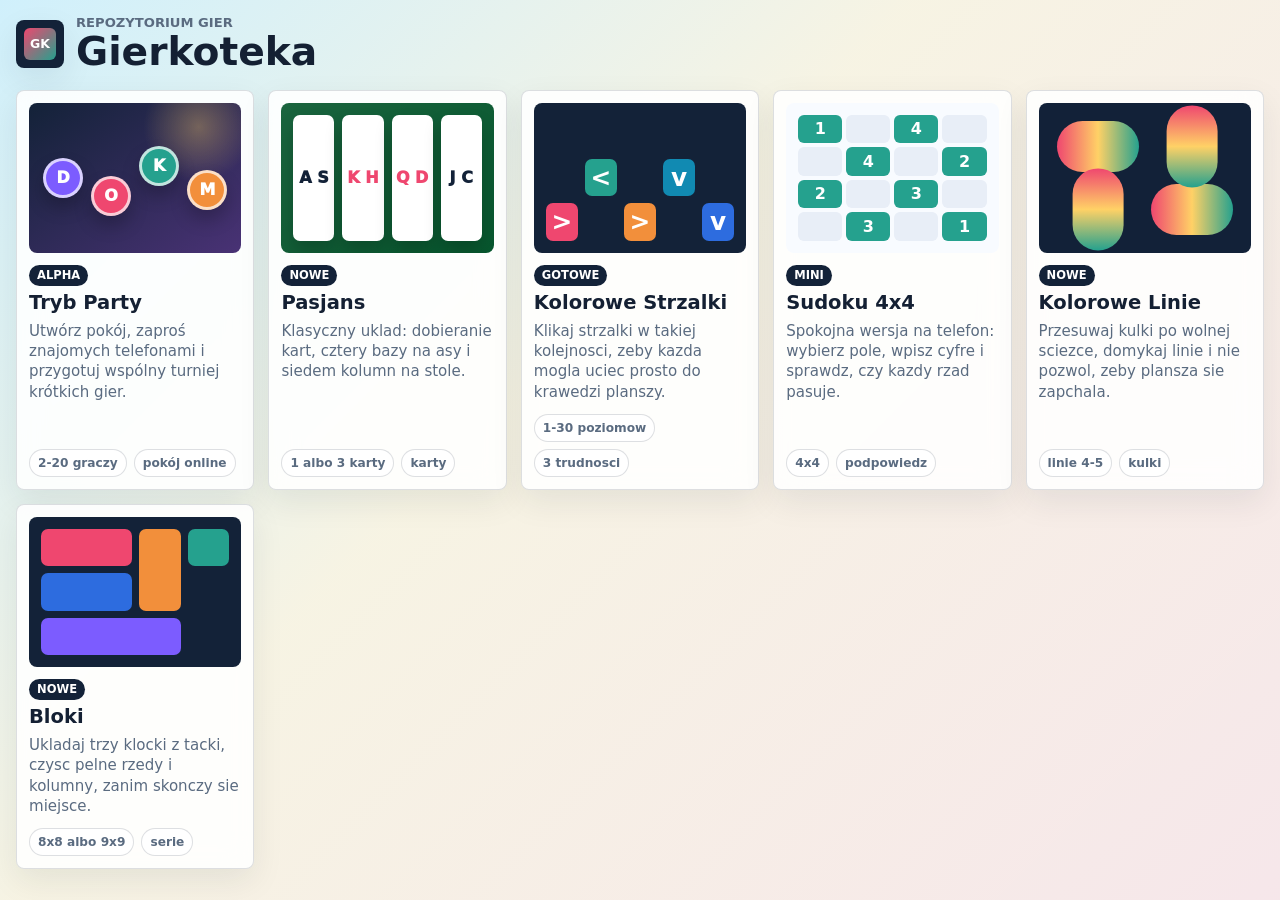
==== commit 5ddd76a6: "feat: start party mode foundation" ====
--- a/gierkoteka/index.html
+++ b/gierkoteka/index.html
@@ -24,6 +24,21 @@
     </header>
 
     <section class="games-grid" aria-label="Gry">
+        <a class="game-card is-ready" href="party/">
+            <div class="game-thumb party-thumb" aria-hidden="true">
+                <span>D</span><span>O</span><span>K</span><span>M</span>
+            </div>
+            <div class="game-card-body">
+                <span class="game-state">Alpha</span>
+                <h2>Tryb Party</h2>
+                <p>Utwórz pokój, zaproś znajomych telefonami i przygotuj wspólny turniej krótkich gier.</p>
+            </div>
+            <div class="game-meta">
+                <span>2-20 graczy</span>
+                <span>pokój online</span>
+            </div>
+        </a>
+
         <a class="game-card is-ready" href="solitaire.html">
             <div class="game-thumb solitaire-thumb" aria-hidden="true">
                 <span>A S</span><span>K H</span><span>Q D</span><span>J C</span>
--- a/gierkoteka/styles.css
+++ b/gierkoteka/styles.css
@@ -415,6 +415,43 @@
 .solitaire-thumb span:nth-child(2),
 .solitaire-thumb span:nth-child(3) {
   color: #ef476f;
+}
+
+.party-thumb {
+  grid-template-columns: repeat(4, minmax(0, 1fr));
+  align-items: center;
+  gap: 8px;
+  padding: 14px;
+  background:
+    radial-gradient(circle at 80% 16%, rgba(255, 209, 102, 0.34), transparent 26%),
+    linear-gradient(145deg, #132238, #493275);
+}
+
+.party-thumb span {
+  aspect-ratio: 1;
+  display: grid;
+  place-items: center;
+  border: 3px solid rgba(255, 255, 255, 0.72);
+  border-radius: 50%;
+  color: #ffffff;
+  background: #7c5cff;
+  font-weight: 950;
+  box-shadow: 0 10px 18px rgba(0, 0, 0, 0.22);
+}
+
+.party-thumb span:nth-child(2) {
+  background: #ef476f;
+  transform: translateY(18px);
+}
+
+.party-thumb span:nth-child(3) {
+  background: #25a18e;
+  transform: translateY(-12px);
+}
+
+.party-thumb span:nth-child(4) {
+  background: #f28f3b;
+  transform: translateY(12px);
 }
 
 .play-layout {
